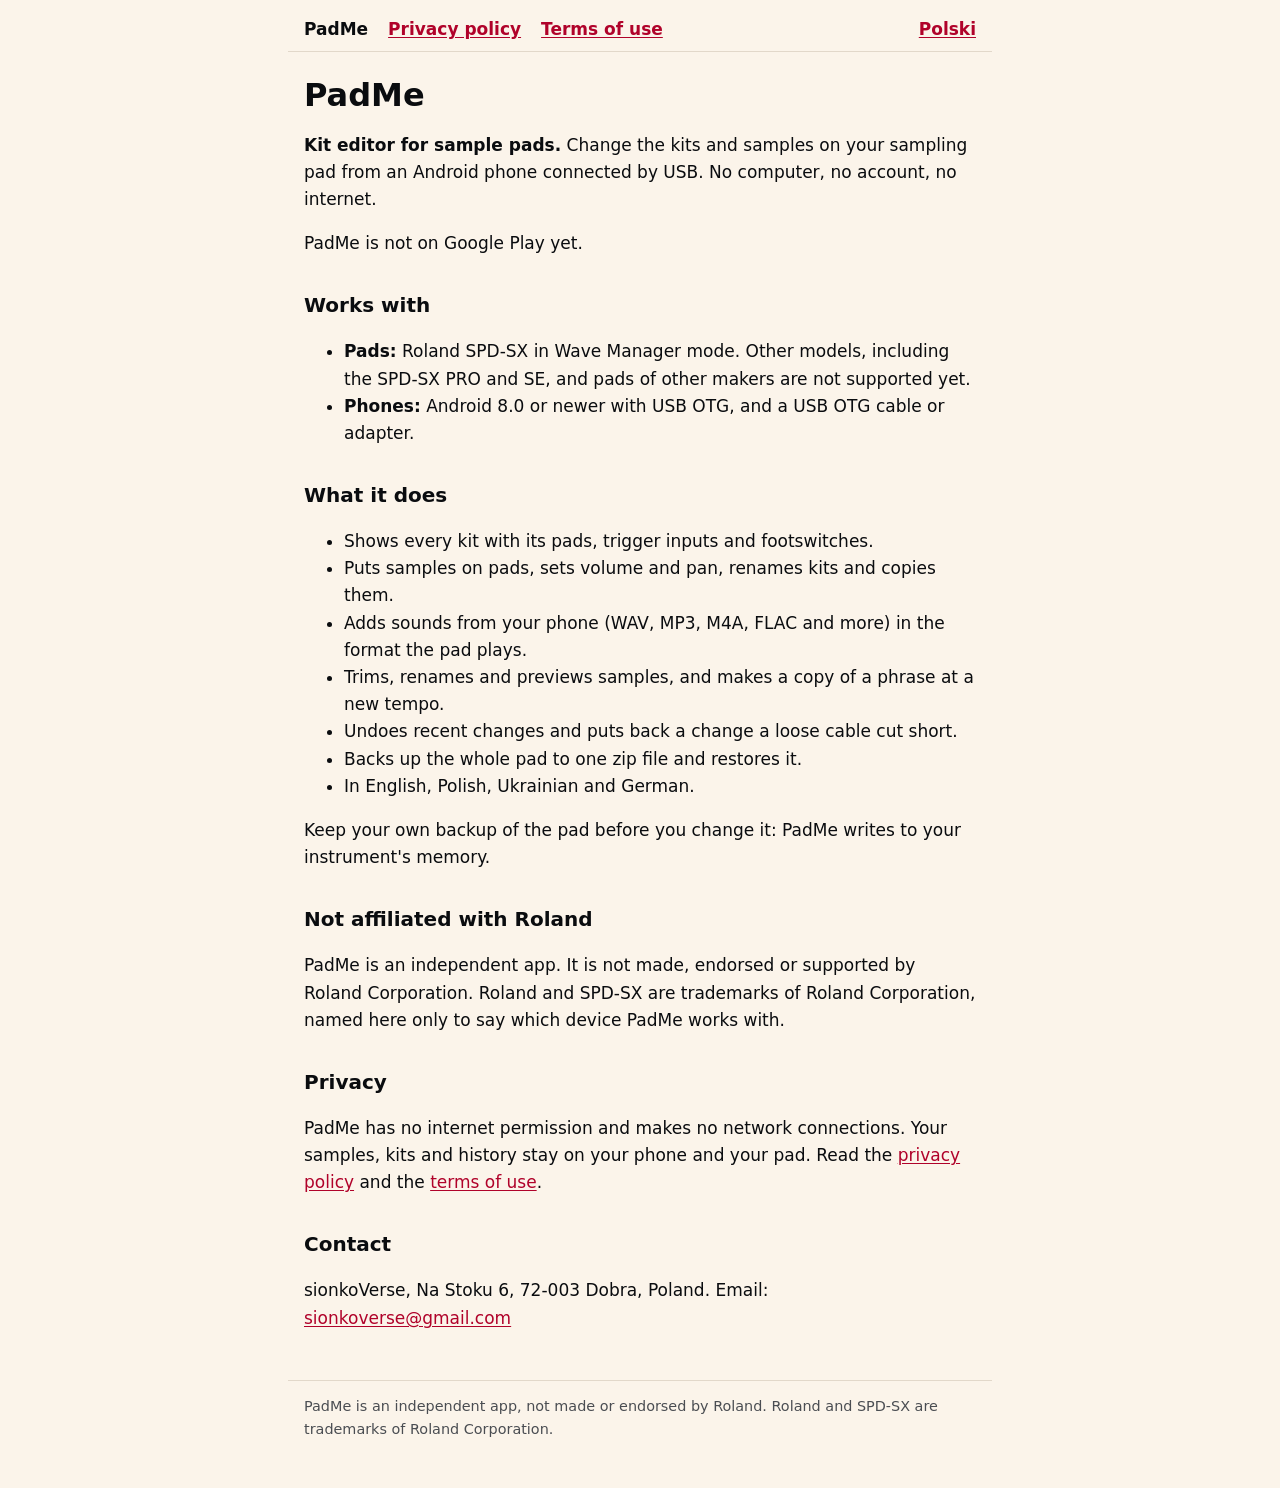
==== index.html @ f16fa7fe "PadMe's landing page, privacy policy and terms of use are published in English and Polish" ====
<!doctype html>
<html lang="en">
<head>
<meta charset="utf-8">
<meta name="viewport" content="width=device-width, initial-scale=1">
<title>PadMe</title>
<link rel="stylesheet" href="style.css">
<link rel="alternate" hreflang="pl" href="https://crescentmoon7.github.io/padme-app/pl/index.html">
</head>
<body>
<header><nav><a href="index.html" aria-current="page">PadMe</a> <a href="privacy.html">Privacy policy</a> <a href="terms.html">Terms of use</a> <span class="lang"><a href="pl/index.html" hreflang="pl" lang="pl">Polski</a></span></nav></header>
<main>
<h1>PadMe</h1>
<p><strong>Kit editor for sample pads.</strong> Change the kits and samples on your sampling pad from an Android phone connected by USB. No computer, no account, no internet.</p>
<p>PadMe is not on Google Play yet.</p>
<h2>Works with</h2>
<ul>
<li><strong>Pads:</strong> Roland SPD-SX in Wave Manager mode. Other models, including the SPD-SX PRO and SE, and pads of other makers are not supported yet.</li>
<li><strong>Phones:</strong> Android 8.0 or newer with USB OTG, and a USB OTG cable or adapter.</li>
</ul>
<h2>What it does</h2>
<ul>
<li>Shows every kit with its pads, trigger inputs and footswitches.</li>
<li>Puts samples on pads, sets volume and pan, renames kits and copies them.</li>
<li>Adds sounds from your phone (WAV, MP3, M4A, FLAC and more) in the format the pad plays.</li>
<li>Trims, renames and previews samples, and makes a copy of a phrase at a new tempo.</li>
<li>Undoes recent changes and puts back a change a loose cable cut short.</li>
<li>Backs up the whole pad to one zip file and restores it.</li>
<li>In English, Polish, Ukrainian and German.</li>
</ul>
<p>Keep your own backup of the pad before you change it: PadMe writes to your instrument's memory.</p>
<h2>Not affiliated with Roland</h2>
<p>PadMe is an independent app. It is not made, endorsed or supported by Roland Corporation. Roland and SPD-SX are trademarks of Roland Corporation, named here only to say which device PadMe works with.</p>
<h2>Privacy</h2>
<p>PadMe has no internet permission and makes no network connections. Your samples, kits and history stay on your phone and your pad. Read the <a href="privacy.html">privacy policy</a> and the <a href="terms.html">terms of use</a>.</p>
<h2>Contact</h2>
<p>sionkoVerse, Na Stoku 6, 72-003 Dobra, Poland. Email: <a href="mailto:sionkoverse@gmail.com">sionkoverse@gmail.com</a></p>
</main>
<footer><p>PadMe is an independent app, not made or endorsed by Roland. Roland and SPD-SX are trademarks of Roland Corporation.</p></footer>
</body>
</html>
---- style.css ----
/* PadMe site: the app's logo palette (docs/branding/README.md), system fonts only. */
:root {
  --bg: #fbf4ea;
  --text: #0a0c0f;
  --muted: #4a4d52;
  --link: #b0022a;
  --line: #e2d8ca;
  color-scheme: light dark;
}
@media (prefers-color-scheme: dark) {
  :root {
    --bg: #0a0c0f;
    --text: #fbf4ea;
    --muted: #b9b2a8;
    --link: #ff5c70;
    --line: #2a2d33;
  }
}
* { box-sizing: border-box; }
body {
  margin: 0;
  background: var(--bg);
  color: var(--text);
  font: 17px/1.6 system-ui, -apple-system, "Segoe UI", Roboto, sans-serif;
}
header, main, footer { max-width: 44rem; margin: 0 auto; padding: 0 16px; }
header { padding-top: 16px; padding-bottom: 8px; border-bottom: 1px solid var(--line); }
nav { display: flex; flex-wrap: wrap; gap: 4px 20px; align-items: baseline; }
nav a { font-weight: 600; }
nav a[aria-current="page"] { color: var(--text); text-decoration: none; }
nav .lang { margin-left: auto; }
a { color: var(--link); text-underline-offset: 2px; }
h1 { font-size: 2rem; line-height: 1.2; margin: 1.5rem 0 0.5rem; }
h2 { font-size: 1.25rem; margin: 2rem 0 0.5rem; }
code { font-size: 0.9em; }
.table { overflow-x: auto; }
table { border-collapse: collapse; width: 100%; font-size: 0.92rem; }
th, td { border: 1px solid var(--line); padding: 6px 8px; text-align: left; vertical-align: top; }
footer { margin-top: 3rem; padding-bottom: 2rem; border-top: 1px solid var(--line); color: var(--muted); font-size: 0.9rem; }
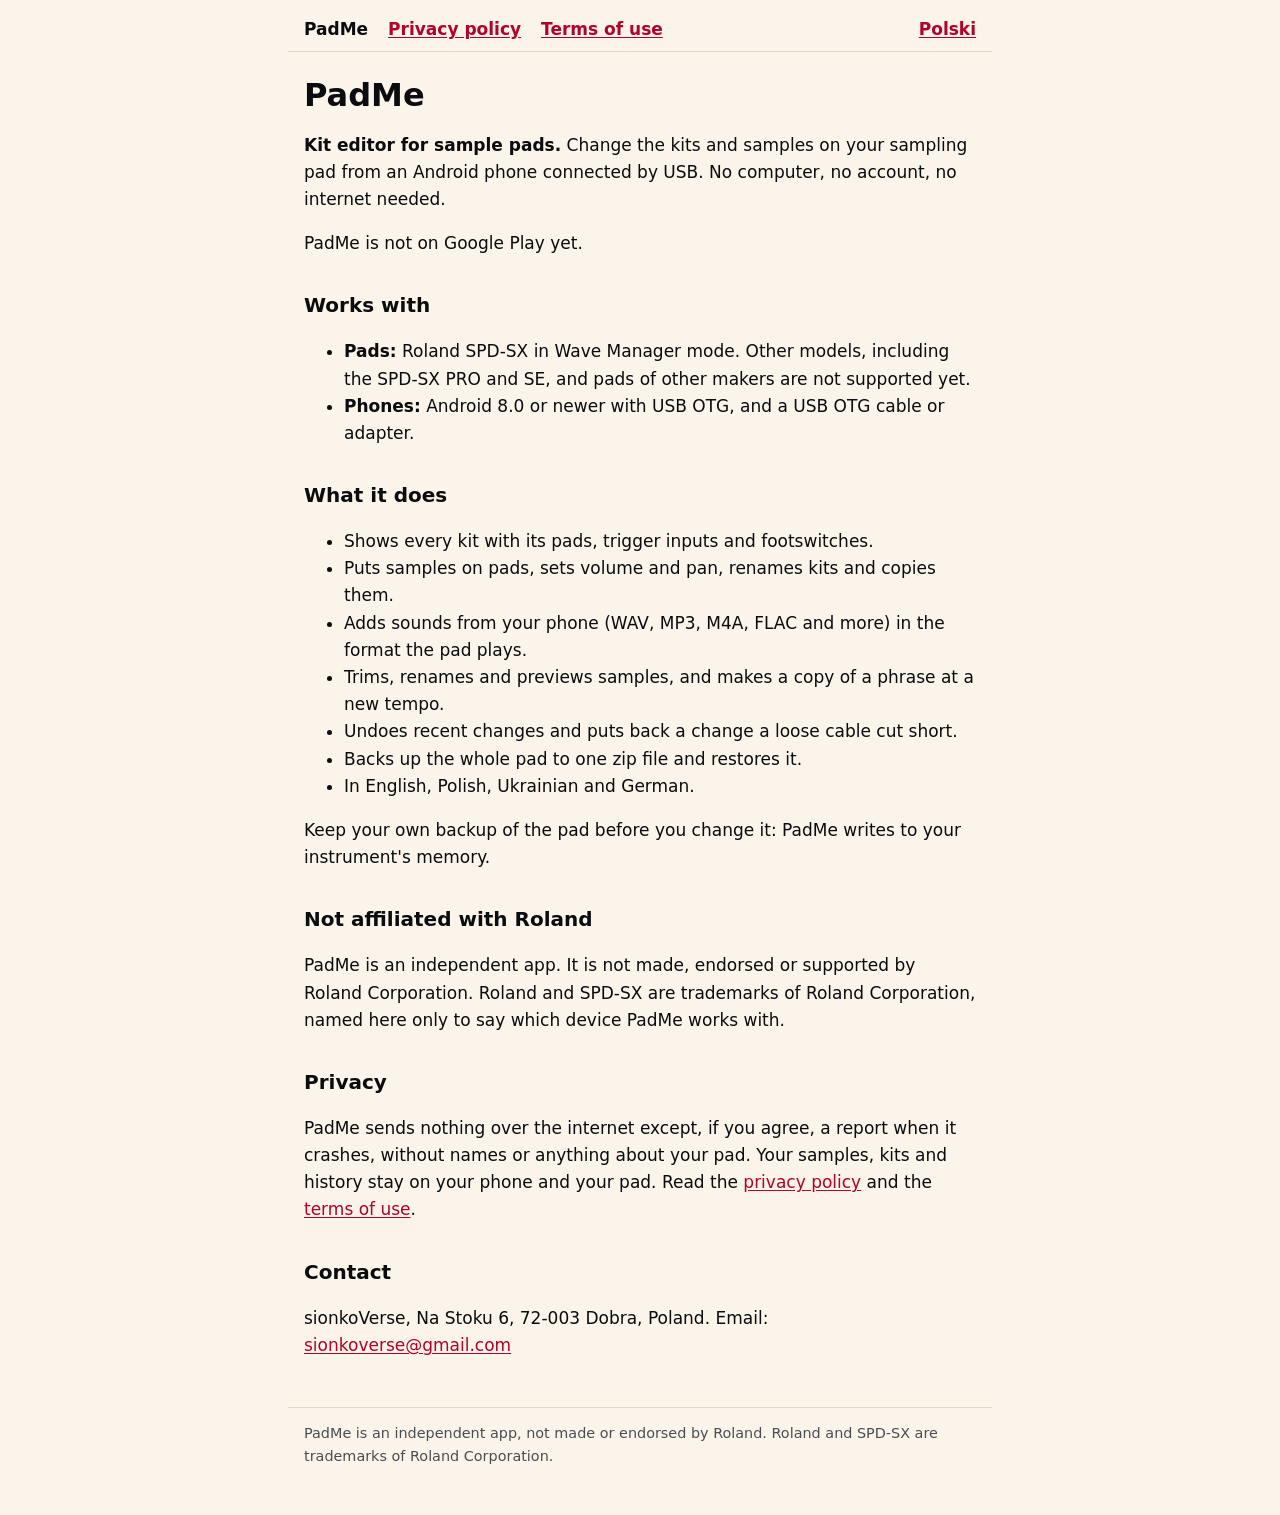
==== commit 0b33b3d3: "The privacy policy and landing pages describe PadMe's opt-in crash reports (not published until the " ====
--- a/index.html
+++ b/index.html
@@ -11,7 +11,7 @@
 <header><nav><a href="index.html" aria-current="page">PadMe</a> <a href="privacy.html">Privacy policy</a> <a href="terms.html">Terms of use</a> <span class="lang"><a href="pl/index.html" hreflang="pl" lang="pl">Polski</a></span></nav></header>
 <main>
 <h1>PadMe</h1>
-<p><strong>Kit editor for sample pads.</strong> Change the kits and samples on your sampling pad from an Android phone connected by USB. No computer, no account, no internet.</p>
+<p><strong>Kit editor for sample pads.</strong> Change the kits and samples on your sampling pad from an Android phone connected by USB. No computer, no account, no internet needed.</p>
 <p>PadMe is not on Google Play yet.</p>
 <h2>Works with</h2>
 <ul>
@@ -32,7 +32,7 @@
 <h2>Not affiliated with Roland</h2>
 <p>PadMe is an independent app. It is not made, endorsed or supported by Roland Corporation. Roland and SPD-SX are trademarks of Roland Corporation, named here only to say which device PadMe works with.</p>
 <h2>Privacy</h2>
-<p>PadMe has no internet permission and makes no network connections. Your samples, kits and history stay on your phone and your pad. Read the <a href="privacy.html">privacy policy</a> and the <a href="terms.html">terms of use</a>.</p>
+<p>PadMe sends nothing over the internet except, if you agree, a report when it crashes, without names or anything about your pad. Your samples, kits and history stay on your phone and your pad. Read the <a href="privacy.html">privacy policy</a> and the <a href="terms.html">terms of use</a>.</p>
 <h2>Contact</h2>
 <p>sionkoVerse, Na Stoku 6, 72-003 Dobra, Poland. Email: <a href="mailto:sionkoverse@gmail.com">sionkoverse@gmail.com</a></p>
 </main>
